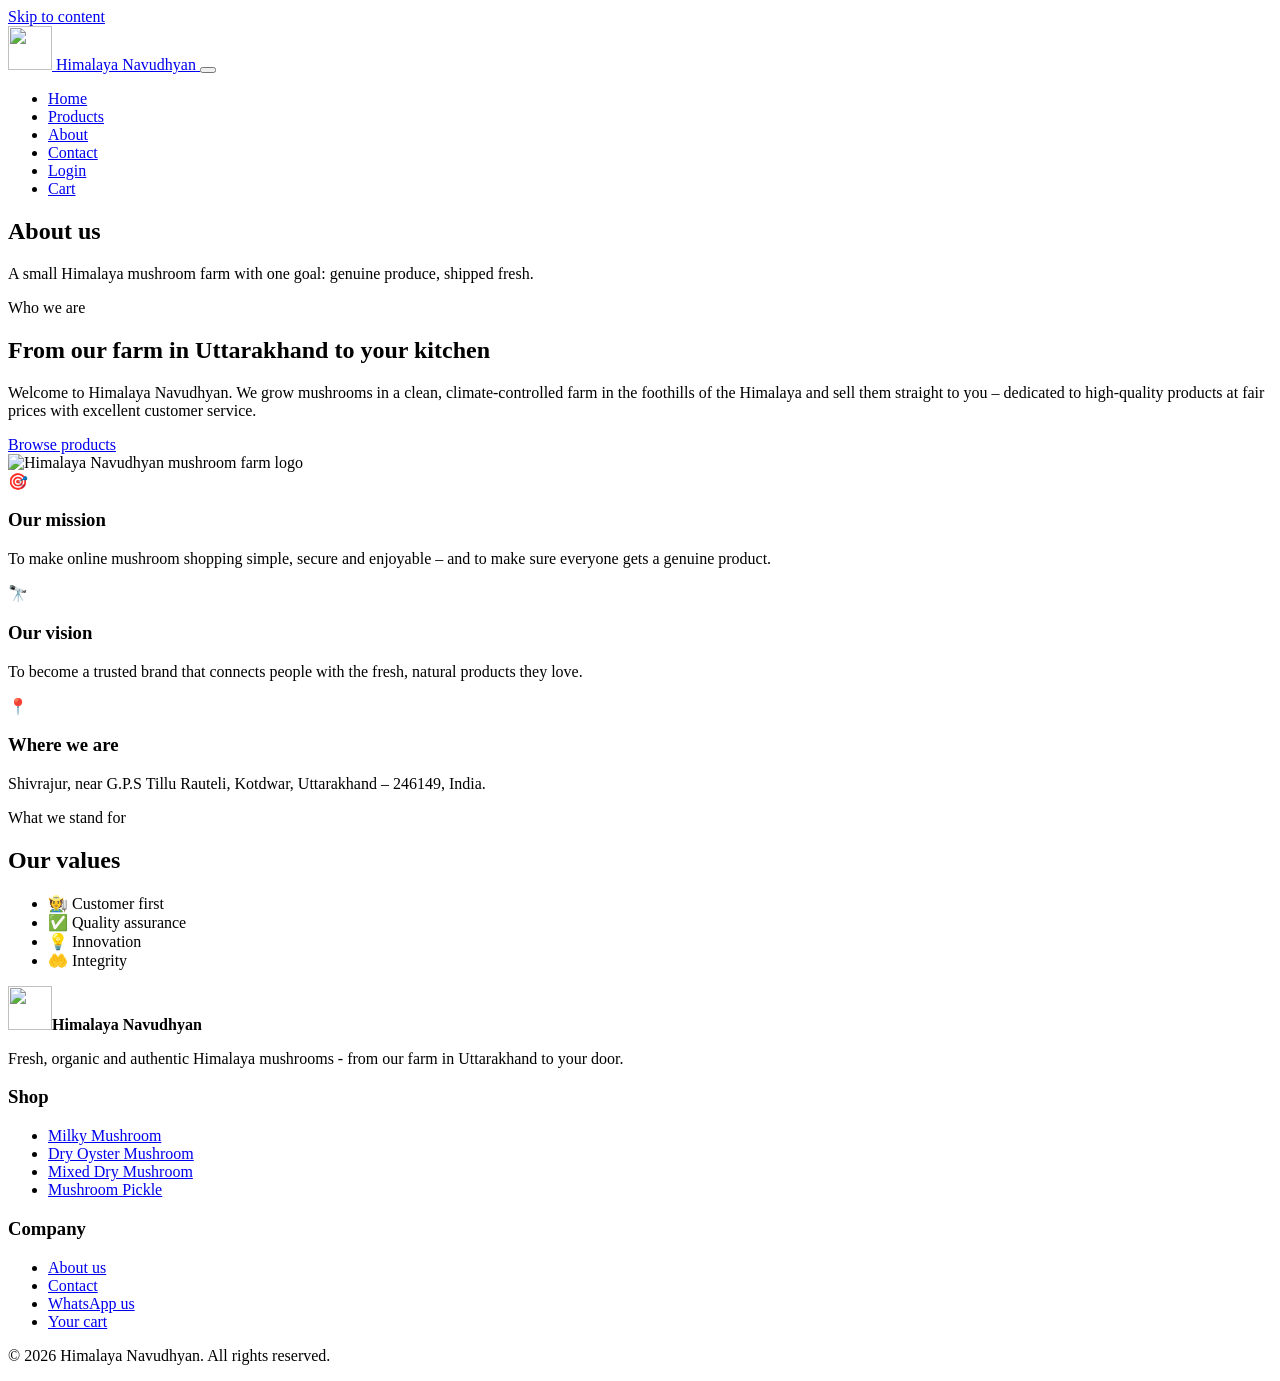
==== about.html @ 814f195d "Add files via upload" ====
<!DOCTYPE html>
<html lang="en">
<head>
  <meta charset="UTF-8">
  <meta name="viewport" content="width=device-width, initial-scale=1">
  <title>About Us - Himalaya Navudhyan</title>
  <meta name="description" content="Our mission, vision and values - a Himalaya mushroom farm making genuine, fresh produce easy to buy online.">
  <meta name="theme-color" content="#1f4a2c">
  <meta property="og:title" content="About Us - Himalaya Navudhyan">
  <meta property="og:description" content="Our mission, vision and values - a Himalaya mushroom farm making genuine, fresh produce easy to buy online.">
  <meta property="og:image" content="images/logo.jpg">
  <link rel="preconnect" href="https://fonts.googleapis.com">
  <link rel="preconnect" href="https://fonts.gstatic.com" crossorigin>
  <link href="https://fonts.googleapis.com/css2?family=Fraunces:opsz,wght@9..144,600;9..144,700&family=Poppins:wght@400;500;600;700&display=swap" rel="stylesheet">
  <link rel="stylesheet" href="css/style.css">
  <link rel="icon" type="image/x-icon" href="favicon_io/favicon.ico">
  <link rel="icon" type="image/png" sizes="32x32" href="favicon_io/favicon-32x32.png">
  <link rel="icon" type="image/png" sizes="16x16" href="favicon_io/favicon-16x16.png">
  <link rel="apple-touch-icon" sizes="180x180" href="favicon_io/apple-touch-icon.png">
  <link rel="manifest" href="favicon_io/site.webmanifest">
</head>
<body>
<a class="skip-link" href="#main">Skip to content</a>
<header class="site-header">
  <div class="container header-inner">
    <a class="brand" href="index.html" aria-label="Himalaya Navudhyan - home">
      <img src="images/logo.jpg" alt="" width="44" height="44">
      <span>Himalaya Navudhyan</span>
    </a>
    <button class="nav-toggle" type="button" aria-label="Menu" aria-expanded="false" aria-controls="site-nav">
      <span></span><span></span><span></span>
    </button>
    <nav class="site-nav" id="site-nav" aria-label="Main">
      <ul>
        <li><a href="index.html">Home</a></li>
        <li><a href="product.html">Products</a></li>
        <li><a href="about.html" aria-current="page">About</a></li>
        <li><a href="contact.html">Contact</a></li>
        <li><a href="loginpage.html">Login</a></li>
        <li><a href="cart.html">Cart <span class="cart-count" hidden aria-label="items in cart">0</span></a></li>
      </ul>
    </nav>
  </div>
</header>
<main id="main">
<section class="page-banner"><div class="container"><h1>About us</h1><p>A small Himalaya mushroom farm with one goal: genuine produce, shipped fresh.</p></div></section>

<section class="section">
  <div class="container about-intro">
    <div class="reveal">
      <span class="eyebrow">Who we are</span>
      <h2>From our farm in Uttarakhand to your kitchen</h2>
      <p>Welcome to Himalaya Navudhyan. We grow mushrooms in a clean, climate-controlled farm in the foothills of the Himalaya and sell them straight to you – dedicated to high-quality products at fair prices with excellent customer service.</p>
      <a class="btn" href="product.html">Browse products</a>
    </div>
    <img class="reveal" src="images/logo.jpg" alt="Himalaya Navudhyan mushroom farm logo" width="340" height="340" loading="lazy">
  </div>
</section>

<section class="section section--alt">
  <div class="container">
    <div class="about-grid">
      <div class="about-card reveal"><div class="ico">🎯</div><h3>Our mission</h3><p>To make online mushroom shopping simple, secure and enjoyable – and to make sure everyone gets a genuine product.</p></div>
      <div class="about-card reveal"><div class="ico">🔭</div><h3>Our vision</h3><p>To become a trusted brand that connects people with the fresh, natural products they love.</p></div>
      <div class="about-card reveal"><div class="ico">📍</div><h3>Where we are</h3><p>Shivrajur, near G.P.S Tillu Rauteli, Kotdwar, Uttarakhand – 246149, India.</p></div>
    </div>
  </div>
</section>

<section class="section">
  <div class="container">
    <div class="section-head reveal"><span class="eyebrow">What we stand for</span><h2>Our values</h2></div>
    <ul class="values">
      <li class="reveal">🧑‍🌾 Customer first</li><li class="reveal">✅ Quality assurance</li>
      <li class="reveal">💡 Innovation</li><li class="reveal">🤲 Integrity</li>
    </ul>
  </div>
</section>
</main>
<footer class="site-footer">
  <div class="container">
    <div class="footer-grid">
      <div>
        <div class="footer-brand"><img src="images/logo.jpg" alt="" width="44" height="44"><strong>Himalaya Navudhyan</strong></div>
        <p>Fresh, organic and authentic Himalaya mushrooms - from our farm in Uttarakhand to your door.</p>
      </div>
      <div>
        <h3>Shop</h3>
        <ul>
          <li><a href="milckymushroom.html">Milky Mushroom</a></li>
          <li><a href="dryoyster.html">Dry Oyster Mushroom</a></li>
          <li><a href="mixeddrymushroom.html">Mixed Dry Mushroom</a></li>
          <li><a href="mushroompickle.html">Mushroom Pickle</a></li>
        </ul>
      </div>
      <div>
        <h3>Company</h3>
        <ul>
          <li><a href="about.html">About us</a></li>
          <li><a href="contact.html">Contact</a></li>
          <li><a href="https://wa.me/917836058491" rel="noopener">WhatsApp us</a></li>
          <li><a href="cart.html">Your cart</a></li>
        </ul>
      </div>
    </div>
    <p class="copyright">© 2026 Himalaya Navudhyan. All rights reserved.</p>
  </div>
</footer>
<script src="js/site.js"></script>
</body>
</html>
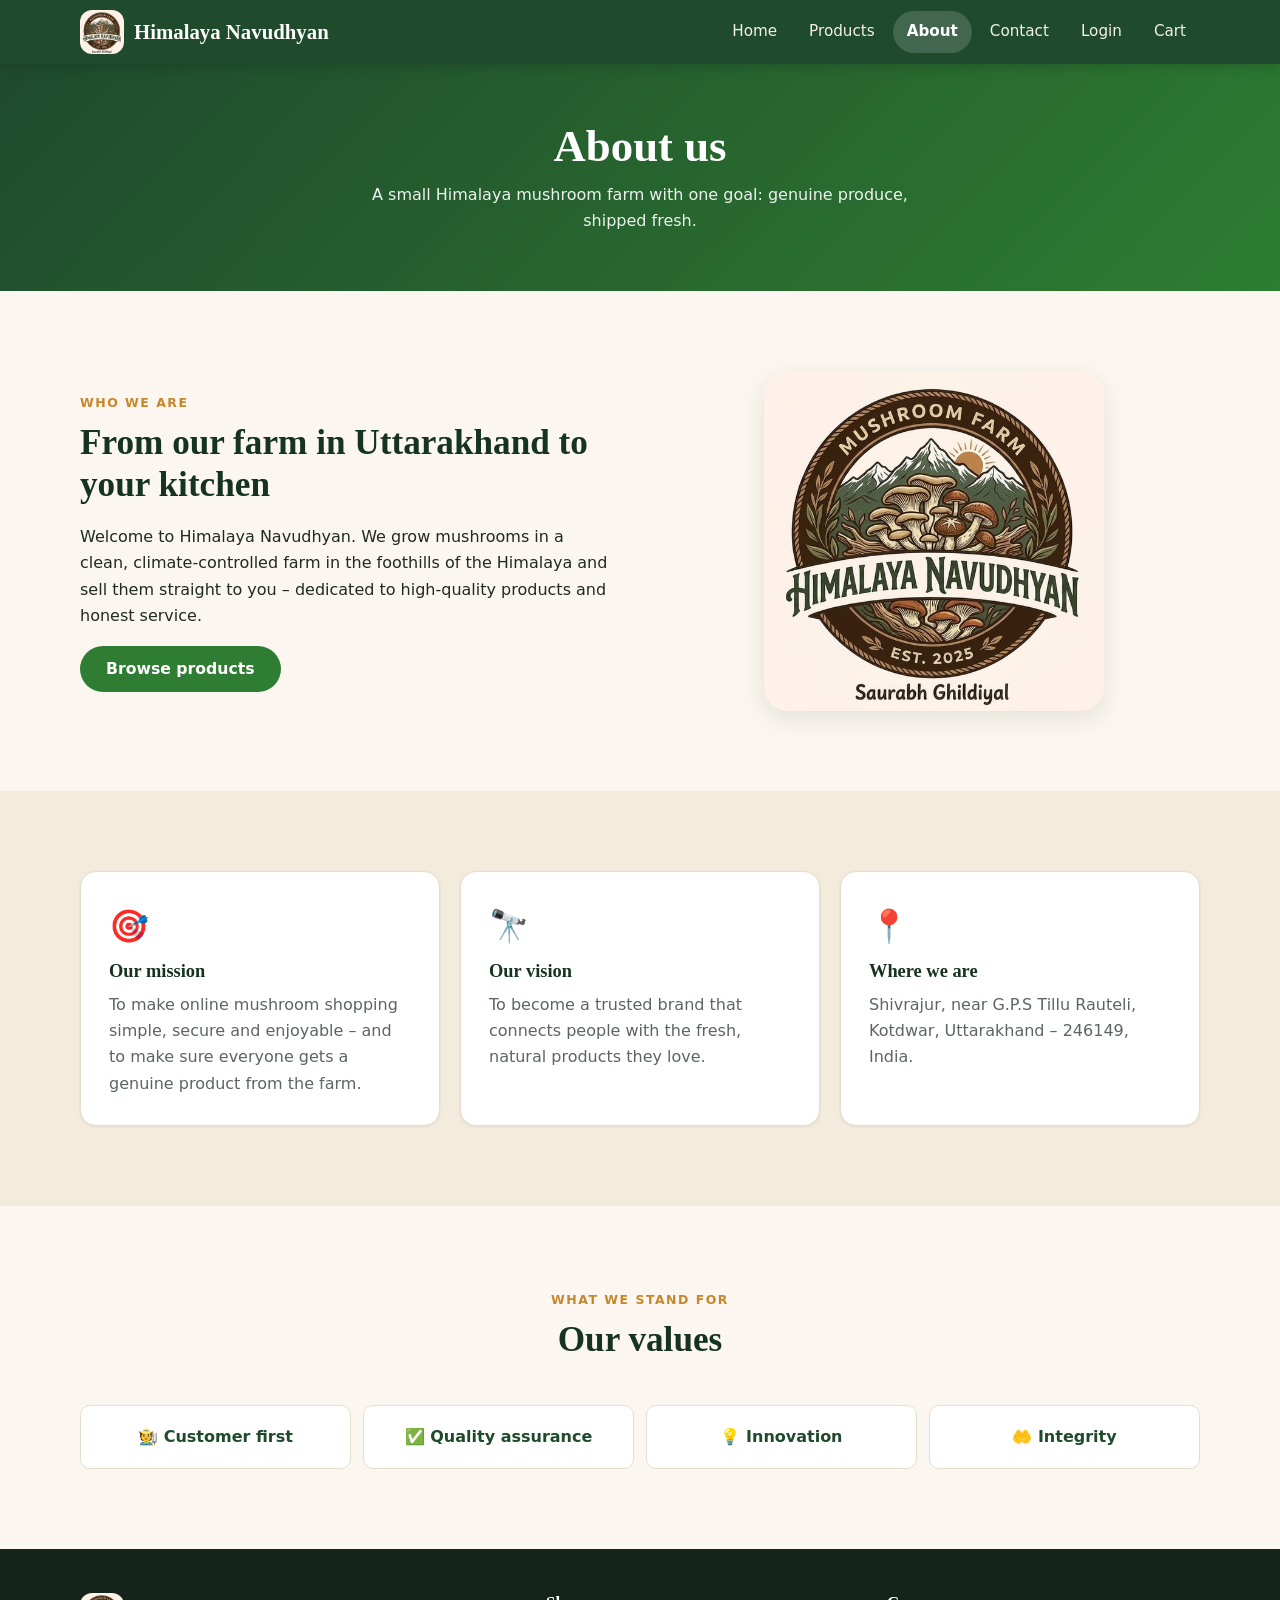
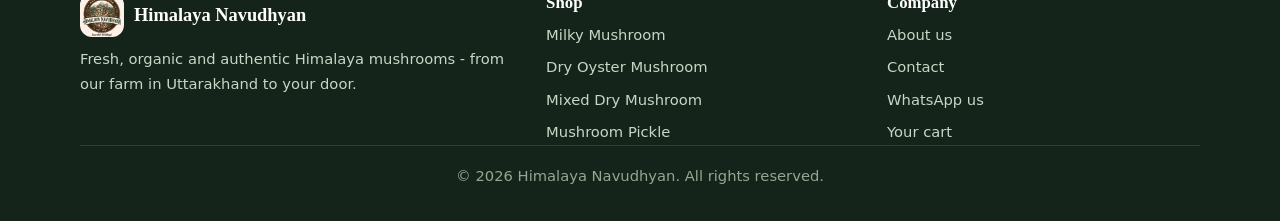
==== commit 4f0c54b3: "Fix broken asset paths and image references so the static site loads from the repo root." ====
--- a/about.html
+++ b/about.html
@@ -8,23 +8,23 @@
   <meta name="theme-color" content="#1f4a2c">
   <meta property="og:title" content="About Us - Himalaya Navudhyan">
   <meta property="og:description" content="Our mission, vision and values - a Himalaya mushroom farm making genuine, fresh produce easy to buy online.">
-  <meta property="og:image" content="images/logo.jpg">
+  <meta property="og:image" content="logo.jpg">
   <link rel="preconnect" href="https://fonts.googleapis.com">
   <link rel="preconnect" href="https://fonts.gstatic.com" crossorigin>
   <link href="https://fonts.googleapis.com/css2?family=Fraunces:opsz,wght@9..144,600;9..144,700&family=Poppins:wght@400;500;600;700&display=swap" rel="stylesheet">
-  <link rel="stylesheet" href="css/style.css">
-  <link rel="icon" type="image/x-icon" href="favicon_io/favicon.ico">
-  <link rel="icon" type="image/png" sizes="32x32" href="favicon_io/favicon-32x32.png">
-  <link rel="icon" type="image/png" sizes="16x16" href="favicon_io/favicon-16x16.png">
-  <link rel="apple-touch-icon" sizes="180x180" href="favicon_io/apple-touch-icon.png">
-  <link rel="manifest" href="favicon_io/site.webmanifest">
+  <link rel="stylesheet" href="style.css">
+  <link rel="icon" type="image/x-icon" href="favicon.ico">
+  <link rel="icon" type="image/png" sizes="32x32" href="favicon-32x32.png">
+  <link rel="icon" type="image/png" sizes="16x16" href="favicon-16x16.png">
+  <link rel="apple-touch-icon" sizes="180x180" href="apple-touch-icon.png">
+  <link rel="manifest" href="site.webmanifest">
 </head>
 <body>
 <a class="skip-link" href="#main">Skip to content</a>
 <header class="site-header">
   <div class="container header-inner">
     <a class="brand" href="index.html" aria-label="Himalaya Navudhyan - home">
-      <img src="images/logo.jpg" alt="" width="44" height="44">
+      <img src="logo.jpg" alt="" width="44" height="44">
       <span>Himalaya Navudhyan</span>
     </a>
     <button class="nav-toggle" type="button" aria-label="Menu" aria-expanded="false" aria-controls="site-nav">
@@ -50,17 +50,17 @@
     <div class="reveal">
       <span class="eyebrow">Who we are</span>
       <h2>From our farm in Uttarakhand to your kitchen</h2>
-      <p>Welcome to Himalaya Navudhyan. We grow mushrooms in a clean, climate-controlled farm in the foothills of the Himalaya and sell them straight to you – dedicated to high-quality products at fair prices with excellent customer service.</p>
+      <p>Welcome to Himalaya Navudhyan. We grow mushrooms in a clean, climate-controlled farm in the foothills of the Himalaya and sell them straight to you – dedicated to high-quality products and honest service.</p>
       <a class="btn" href="product.html">Browse products</a>
     </div>
-    <img class="reveal" src="images/logo.jpg" alt="Himalaya Navudhyan mushroom farm logo" width="340" height="340" loading="lazy">
+    <img class="reveal" src="logo.jpg" alt="Himalaya Navudhyan mushroom farm logo" width="340" height="340" loading="lazy">
   </div>
 </section>
 
 <section class="section section--alt">
   <div class="container">
     <div class="about-grid">
-      <div class="about-card reveal"><div class="ico">🎯</div><h3>Our mission</h3><p>To make online mushroom shopping simple, secure and enjoyable – and to make sure everyone gets a genuine product.</p></div>
+      <div class="about-card reveal"><div class="ico">🎯</div><h3>Our mission</h3><p>To make online mushroom shopping simple, secure and enjoyable – and to make sure everyone gets a genuine product from the farm.</p></div>
       <div class="about-card reveal"><div class="ico">🔭</div><h3>Our vision</h3><p>To become a trusted brand that connects people with the fresh, natural products they love.</p></div>
       <div class="about-card reveal"><div class="ico">📍</div><h3>Where we are</h3><p>Shivrajur, near G.P.S Tillu Rauteli, Kotdwar, Uttarakhand – 246149, India.</p></div>
     </div>
@@ -81,7 +81,7 @@
   <div class="container">
     <div class="footer-grid">
       <div>
-        <div class="footer-brand"><img src="images/logo.jpg" alt="" width="44" height="44"><strong>Himalaya Navudhyan</strong></div>
+        <div class="footer-brand"><img src="logo.jpg" alt="" width="44" height="44"><strong>Himalaya Navudhyan</strong></div>
         <p>Fresh, organic and authentic Himalaya mushrooms - from our farm in Uttarakhand to your door.</p>
       </div>
       <div>
@@ -106,6 +106,6 @@
     <p class="copyright">© 2026 Himalaya Navudhyan. All rights reserved.</p>
   </div>
 </footer>
-<script src="js/site.js"></script>
+<script src="site.js"></script>
 </body>
 </html>
--- a/style.css
+++ b/style.css
@@ -0,0 +1,1958 @@
+:root {
+  --green-900: #163321;
+  --green-800: #1f4a2c;
+  --green-700: #2e7d32;
+  --green-600: #3a8f3f;
+  --leaf: #7cb342;
+  --amber: #c8862b;
+  --amber-100: #fbeed8;
+  --cream: #fbf7f0;
+  --sand: #f3ebdc;
+  --card: #ffffff;
+  --ink: #1f2a22;
+  --muted: #5b675e;
+  --line: #e6dfd0;
+  --danger: #b3261e;
+  --radius: 16px;
+  --radius-sm: 10px;
+  --shadow-sm: 0 1px 3px rgba(31, 42, 34, .08);
+  --shadow: 0 8px 24px rgba(31, 42, 34, .10);
+  --shadow-lg: 0 16px 40px rgba(31, 42, 34, .16);
+  --header-h: 64px;
+  --font: "Poppins", system-ui, -apple-system, "Segoe UI", Roboto, sans-serif;
+  --font-head: "Fraunces", Georgia, "Times New Roman", serif;
+}
+
+*,
+*::before,
+*::after {
+  box-sizing: border-box;
+}
+
+html {
+  scroll-behavior: smooth;
+  scroll-padding-top: calc(var(--header-h) + 64px);
+  -webkit-text-size-adjust: 100%;
+}
+
+body {
+  margin: 0;
+  font-family: var(--font);
+  font-size: 1rem;
+  line-height: 1.65;
+  color: var(--ink);
+  background: var(--cream);
+  min-height: 100vh;
+  min-height: 100dvh;
+  display: flex;
+  flex-direction: column;
+  overflow-x: hidden;
+}
+
+main {
+  flex: 1;
+}
+
+img {
+  max-width: 100%;
+  height: auto;
+  display: block;
+}
+
+a {
+  color: var(--green-700);
+}
+
+h1,
+h2,
+h3,
+h4 {
+  font-family: var(--font-head);
+  line-height: 1.2;
+  margin: 0 0 .5em;
+  color: var(--green-900);
+}
+
+h1 {
+  font-size: clamp(2rem, 6vw, 3.4rem);
+  font-weight: 700;
+}
+
+h2 {
+  font-size: clamp(1.55rem, 4vw, 2.2rem);
+  font-weight: 600;
+}
+
+h3 {
+  font-size: 1.15rem;
+  font-weight: 600;
+}
+
+p {
+  margin: 0 0 1em;
+}
+
+ul {
+  margin: 0;
+}
+
+:focus-visible {
+  outline: 3px solid var(--amber);
+  outline-offset: 2px;
+  border-radius: 4px;
+}
+
+.sr-only {
+  position: absolute;
+  width: 1px;
+  height: 1px;
+  overflow: hidden;
+  clip: rect(0 0 0 0);
+  white-space: nowrap;
+}
+
+.skip-link {
+  position: absolute;
+  left: 12px;
+  top: -60px;
+  z-index: 3000;
+  background: var(--green-900);
+  color: #fff;
+  padding: 10px 16px;
+  border-radius: 8px;
+}
+
+.skip-link:focus {
+  top: 10px;
+}
+
+.container {
+  width: min(1120px, 100% - 32px);
+  margin-inline: auto;
+}
+
+.section {
+  padding: clamp(40px, 7vw, 80px) 0;
+}
+
+.section--alt {
+  background: var(--sand);
+}
+
+.section--white {
+  background: #fff;
+}
+
+.section-head {
+  text-align: center;
+  max-width: 640px;
+  margin: 0 auto clamp(24px, 4vw, 44px);
+}
+
+.section-head p {
+  color: var(--muted);
+  margin: 0;
+}
+
+.eyebrow {
+  display: inline-block;
+  font-size: .78rem;
+  font-weight: 600;
+  letter-spacing: .12em;
+  text-transform: uppercase;
+  color: var(--amber);
+  margin-bottom: 8px;
+}
+
+/* ---------- Buttons ---------- */
+.btn {
+  display: inline-flex;
+  align-items: center;
+  justify-content: center;
+  gap: 8px;
+  min-height: 46px;
+  padding: 10px 24px;
+  font: 600 .98rem/1 var(--font);
+  text-decoration: none;
+  cursor: pointer;
+  border: 2px solid transparent;
+  border-radius: 999px;
+  background: var(--green-700);
+  color: #fff;
+  transition: transform .2s, box-shadow .2s, background .2s;
+}
+
+.btn:hover {
+  background: var(--green-800);
+  transform: translateY(-2px);
+  box-shadow: var(--shadow);
+}
+
+.btn:active {
+  transform: translateY(0);
+}
+
+.btn--ghost {
+  background: transparent;
+  color: var(--green-700);
+  border-color: var(--green-700);
+}
+
+.btn--ghost:hover {
+  background: var(--green-700);
+  color: #fff;
+}
+
+.btn--light {
+  background: #fff;
+  color: var(--green-900);
+}
+
+.btn--light:hover {
+  background: var(--amber-100);
+}
+
+.btn--block {
+  width: 100%;
+}
+
+.btn--sm {
+  min-height: 40px;
+  padding: 8px 18px;
+  font-size: .9rem;
+}
+
+.btn[disabled] {
+  opacity: .55;
+  cursor: not-allowed;
+  transform: none;
+  box-shadow: none;
+}
+
+/* ---------- Header ---------- */
+.site-header {
+  position: sticky;
+  top: 0;
+  z-index: 1000;
+  background: var(--green-800);
+  color: #fff;
+  box-shadow: 0 2px 12px rgba(0, 0, 0, .18);
+}
+
+.header-inner {
+  display: flex;
+  align-items: center;
+  justify-content: space-between;
+  gap: 12px;
+  min-height: var(--header-h);
+}
+
+.brand {
+  display: flex;
+  align-items: center;
+  gap: 10px;
+  color: #fff;
+  text-decoration: none;
+  min-width: 0;
+}
+
+.brand img {
+  width: 44px;
+  height: 44px;
+  border-radius: 12px;
+  flex: none;
+  background: var(--cream);
+}
+
+.brand span {
+  font-family: var(--font-head);
+  font-weight: 700;
+  font-size: clamp(1rem, 4.2vw, 1.3rem);
+  white-space: nowrap;
+  overflow: hidden;
+  text-overflow: ellipsis;
+}
+
+.nav-toggle {
+  display: inline-flex;
+  flex-direction: column;
+  justify-content: center;
+  align-items: center;
+  gap: 5px;
+  width: 44px;
+  height: 44px;
+  border: 0;
+  border-radius: 10px;
+  background: transparent;
+  cursor: pointer;
+  color: #fff;
+}
+
+.nav-toggle:hover {
+  background: rgba(255, 255, 255, .1);
+}
+
+.nav-toggle span {
+  display: block;
+  width: 24px;
+  height: 2.5px;
+  border-radius: 3px;
+  background: currentColor;
+  transition: transform .25s, opacity .2s;
+}
+
+.nav-toggle.is-open span:nth-child(1) {
+  transform: translateY(7.5px) rotate(45deg);
+}
+
+.nav-toggle.is-open span:nth-child(2) {
+  opacity: 0;
+}
+
+.nav-toggle.is-open span:nth-child(3) {
+  transform: translateY(-7.5px) rotate(-45deg);
+}
+
+.site-nav {
+  position: absolute;
+  left: 0;
+  right: 0;
+  top: 100%;
+  background: var(--green-800);
+  max-height: 0;
+  overflow: hidden;
+  visibility: hidden;
+  transition: max-height .3s ease, visibility .3s;
+  border-radius: 0 0 20px 20px;
+  box-shadow: 0 16px 24px rgba(0, 0, 0, .2);
+}
+
+.site-nav.is-open {
+  max-height: 440px;
+  visibility: visible;
+}
+
+.site-nav ul {
+  list-style: none;
+  margin: 0;
+  padding: 8px 16px 16px;
+  display: flex;
+  flex-direction: column;
+  gap: 2px;
+}
+
+.site-nav a {
+  display: flex;
+  align-items: center;
+  justify-content: space-between;
+  gap: 8px;
+  padding: 14px 16px;
+  border-radius: 12px;
+  min-height: 48px;
+  color: #f4f1e8;
+  text-decoration: none;
+  font-weight: 500;
+}
+
+.site-nav a:hover {
+  background: rgba(255, 255, 255, .1);
+}
+
+.site-nav a[aria-current="page"] {
+  background: rgba(255, 255, 255, .16);
+  color: #fff;
+  font-weight: 600;
+}
+
+.cart-count {
+  min-width: 22px;
+  height: 22px;
+  padding: 0 6px;
+  border-radius: 999px;
+  background: var(--amber);
+  color: #fff;
+  font-size: .75rem;
+  font-weight: 700;
+  display: inline-flex;
+  align-items: center;
+  justify-content: center;
+}
+
+.cart-count[hidden] {
+  display: none;
+}
+
+@media (min-width: 900px) {
+  .nav-toggle {
+    display: none;
+  }
+
+  .site-nav {
+    position: static;
+    max-height: none;
+    visibility: visible;
+    overflow: visible;
+    background: transparent;
+    box-shadow: none;
+    border-radius: 0;
+  }
+
+  .site-nav ul {
+    flex-direction: row;
+    padding: 0;
+    gap: 4px;
+    align-items: center;
+  }
+
+  .site-nav a {
+    padding: 8px 14px;
+    min-height: 40px;
+    border-radius: 999px;
+    font-size: .95rem;
+  }
+}
+
+/* ---------- Hero (home) ---------- */
+.hero {
+  background:
+    radial-gradient(circle at 85% 10%, rgba(124, 179, 66, .22), transparent 45%),
+    linear-gradient(180deg, var(--sand), var(--cream));
+  padding: clamp(32px, 6vw, 72px) 0;
+}
+
+.hero-grid {
+  display: grid;
+  gap: 32px;
+  align-items: center;
+}
+
+.hero h1 span {
+  color: var(--green-700);
+}
+
+.hero-lead {
+  font-size: 1.08rem;
+  color: var(--muted);
+  max-width: 520px;
+}
+
+.hero-actions {
+  display: flex;
+  flex-wrap: wrap;
+  gap: 12px;
+  margin-top: 24px;
+}
+
+.hero-trust {
+  display: flex;
+  flex-wrap: wrap;
+  gap: 8px 20px;
+  margin: 28px 0 0;
+  padding: 0;
+  list-style: none;
+  font-size: .9rem;
+  color: var(--muted);
+}
+
+.hero-trust li::before {
+  content: "✓";
+  color: var(--green-700);
+  font-weight: 700;
+  margin-right: 6px;
+}
+
+.hero-art {
+  display: flex;
+  justify-content: center;
+}
+
+.hero-art .legacy {
+  width: min(380px, 80%);
+  aspect-ratio: 1;
+  object-fit: cover;
+  object-position: 50% 46%;
+  border-radius: 28px;
+  box-shadow: var(--shadow-lg);
+  background: var(--cream);
+}
+
+@media (min-width: 900px) {
+  .hero-grid {
+    grid-template-columns: 1.1fr .9fr;
+    gap: 56px;
+  }
+}
+
+.promise {
+  background: var(--green-900);
+  color: #e8efe4;
+  text-align: center;
+  padding: 28px 0;
+}
+
+.promise p {
+  margin: 0 auto;
+  max-width: 760px;
+  font-size: clamp(1rem, 2.6vw, 1.15rem);
+}
+
+.promise strong {
+  color: #fff;
+}
+
+/* ---------- Category tiles ---------- */
+.tiles {
+  display: grid;
+  grid-template-columns: repeat(2, 1fr);
+  gap: 14px;
+}
+
+.tile {
+  position: relative;
+  display: block;
+  border-radius: var(--radius);
+  overflow: hidden;
+  aspect-ratio: 4 / 5;
+  color: #fff;
+  text-decoration: none;
+  box-shadow: var(--shadow-sm);
+  isolation: isolate;
+}
+
+.tile img {
+  position: absolute;
+  inset: 0;
+  width: 100%;
+  height: 100%;
+  object-fit: cover;
+  z-index: -2;
+  transition: transform .5s;
+}
+
+.tile::after {
+  content: "";
+  position: absolute;
+  inset: 0;
+  z-index: -1;
+  background: linear-gradient(180deg, transparent 40%, rgba(10, 25, 14, .82));
+}
+
+.tile:hover img {
+  transform: scale(1.06);
+}
+
+.tile-label {
+  position: absolute;
+  left: 14px;
+  right: 14px;
+  bottom: 14px;
+}
+
+.tile-label strong {
+  display: block;
+  font-family: var(--font-head);
+  font-size: 1.1rem;
+  line-height: 1.25;
+}
+
+.tile-label span {
+  font-size: .82rem;
+  opacity: .9;
+}
+
+@media (min-width: 900px) {
+  .tiles {
+    grid-template-columns: repeat(4, 1fr);
+    gap: 20px;
+  }
+}
+
+/* ---------- Product cards ---------- */
+.grid-products {
+  display: grid;
+  grid-template-columns: 1fr;
+  gap: 20px;
+}
+
+@media (min-width: 600px) {
+  .grid-products {
+    grid-template-columns: repeat(2, 1fr);
+  }
+}
+
+@media (min-width: 900px) {
+  .grid-products.cols-4 {
+    grid-template-columns: repeat(4, 1fr);
+  }
+
+  .grid-products {
+    gap: 24px;
+  }
+}
+
+.product-card {
+  display: flex;
+  flex-direction: column;
+  background: var(--card);
+  border-radius: var(--radius);
+  overflow: hidden;
+  box-shadow: var(--shadow-sm);
+  border: 1px solid var(--line);
+  transition: transform .25s, box-shadow .25s;
+}
+
+.product-card:hover {
+  transform: translateY(-4px);
+  box-shadow: var(--shadow);
+}
+
+.product-media {
+  position: relative;
+  display: block;
+  aspect-ratio: 4 / 3;
+  overflow: hidden;
+  background: var(--sand);
+}
+
+.product-media img {
+  width: 100%;
+  height: 100%;
+  object-fit: cover;
+  object-position: center 40%;
+  transition: transform .5s;
+}
+
+.product-card:hover .product-media img {
+  transform: scale(1.05);
+}
+
+.badge {
+  position: absolute;
+  top: 12px;
+  left: 12px;
+  padding: 4px 12px;
+  border-radius: 999px;
+  background: var(--amber);
+  color: #fff;
+  font-size: .75rem;
+  font-weight: 600;
+}
+
+.product-body {
+  display: flex;
+  flex-direction: column;
+  flex: 1;
+  padding: 18px;
+  gap: 6px;
+}
+
+.product-body h3 {
+  margin: 0;
+}
+
+.product-body h3 a {
+  color: inherit;
+  text-decoration: none;
+}
+
+.product-desc {
+  color: var(--muted);
+  font-size: .92rem;
+  margin: 0 0 8px;
+  flex: 1;
+}
+
+.price {
+  font-size: 1.3rem;
+  font-weight: 700;
+  color: var(--green-700);
+}
+
+.price small {
+  font-size: .8rem;
+  font-weight: 500;
+  color: var(--muted);
+}
+
+.product-actions {
+  display: flex;
+  gap: 10px;
+  align-items: center;
+  justify-content: space-between;
+  flex-wrap: wrap;
+  margin-top: 4px;
+}
+
+.product-actions .btn {
+  flex: 1 1 130px;
+}
+
+.link-more {
+  font-size: .88rem;
+  font-weight: 600;
+  text-decoration: none;
+  white-space: nowrap;
+}
+
+.link-more:hover {
+  text-decoration: underline;
+}
+
+/* ---------- Nutrition table (home + detail) ---------- */
+.table-wrap {
+  overflow-x: auto;
+  -webkit-overflow-scrolling: touch;
+  border-radius: var(--radius);
+  box-shadow: var(--shadow-sm);
+  background: #fff;
+  border: 1px solid var(--line);
+}
+
+.nutrition-table {
+  width: 100%;
+  border-collapse: collapse;
+  min-width: 560px;
+  font-size: .92rem;
+}
+
+.nutrition-table th,
+.nutrition-table td {
+  padding: 12px 14px;
+  text-align: left;
+  border-bottom: 1px solid var(--line);
+  vertical-align: top;
+}
+
+.nutrition-table th {
+  background: var(--green-800);
+  color: #fff;
+  font-weight: 600;
+  font-size: .8rem;
+  text-transform: uppercase;
+  letter-spacing: .06em;
+  white-space: nowrap;
+}
+
+.nutrition-table tbody tr:nth-child(even) {
+  background: #faf7f0;
+}
+
+.nutrition-table tbody tr:hover {
+  background: #eef5e8;
+}
+
+.nutrition-table tr:last-child td {
+  border-bottom: 0;
+}
+
+.nutrition-table .highlight {
+  color: var(--green-700);
+  font-weight: 700;
+}
+
+.nutrition-table td:first-child {
+  font-weight: 600;
+}
+
+.swipe-hint {
+  display: none;
+  text-align: center;
+  font-size: .85rem;
+  color: var(--muted);
+  margin: 12px 0 0;
+}
+
+@media (max-width: 700px) {
+  .swipe-hint {
+    display: block;
+  }
+
+  .nutrition-table td:first-child,
+  .nutrition-table th:first-child {
+    position: sticky;
+    left: 0;
+    background: #fff;
+    z-index: 1;
+    box-shadow: 2px 0 4px rgba(0, 0, 0, .06);
+  }
+
+  .nutrition-table th:first-child {
+    background: var(--green-800);
+  }
+}
+
+/* ---------- Why us / feature cards ---------- */
+.features {
+  display: grid;
+  gap: 16px;
+  grid-template-columns: 1fr;
+}
+
+@media (min-width: 600px) {
+  .features {
+    grid-template-columns: repeat(2, 1fr);
+  }
+}
+
+@media (min-width: 900px) {
+  .features {
+    grid-template-columns: repeat(3, 1fr);
+  }
+}
+
+.feature {
+  background: #fff;
+  border-radius: var(--radius);
+  padding: 24px;
+  border: 1px solid var(--line);
+  border-top: 4px solid var(--leaf);
+  box-shadow: var(--shadow-sm);
+}
+
+.feature .ico {
+  font-size: 1.9rem;
+  line-height: 1;
+  margin-bottom: 12px;
+}
+
+.feature h3 {
+  margin-bottom: 6px;
+}
+
+.feature p {
+  color: var(--muted);
+  font-size: .94rem;
+  margin: 0;
+}
+
+/* ---------- Top sellers ---------- */
+.sellers {
+  display: grid;
+  grid-template-columns: repeat(2, 1fr);
+  gap: 14px;
+}
+
+@media (min-width: 900px) {
+  .sellers {
+    grid-template-columns: repeat(4, 1fr);
+  }
+}
+
+.seller {
+  display: flex;
+  flex-direction: column;
+  align-items: center;
+  text-align: center;
+  gap: 8px;
+  background: #fff;
+  border: 1px solid var(--line);
+  border-radius: var(--radius);
+  padding: 16px 12px;
+  text-decoration: none;
+  color: var(--ink);
+  transition: transform .25s, box-shadow .25s;
+}
+
+.seller:hover {
+  transform: translateY(-4px);
+  box-shadow: var(--shadow);
+}
+
+.seller img {
+  width: 72px;
+  height: 72px;
+  border-radius: 50%;
+  object-fit: cover;
+}
+
+.seller strong {
+  font-size: .95rem;
+  line-height: 1.3;
+}
+
+.stars {
+  color: #e0a100;
+  letter-spacing: 2px;
+  font-size: .9rem;
+}
+
+/* ---------- Page banner (inner pages) ---------- */
+.page-banner {
+  background: linear-gradient(135deg, var(--green-800), var(--green-700));
+  color: #fff;
+  text-align: center;
+  padding: clamp(32px, 6vw, 56px) 0;
+}
+
+.page-banner h1 {
+  color: #fff;
+  margin-bottom: 8px;
+  font-size: clamp(1.9rem, 5vw, 2.8rem);
+}
+
+.page-banner p {
+  margin: 0 auto;
+  max-width: 560px;
+  opacity: .92;
+}
+
+/* ---------- About ---------- */
+.about-grid {
+  display: grid;
+  gap: 20px;
+}
+
+@media (min-width: 900px) {
+  .about-grid {
+    grid-template-columns: repeat(3, 1fr);
+  }
+}
+
+.about-card {
+  background: #fff;
+  border-radius: var(--radius);
+  padding: 28px;
+  border: 1px solid var(--line);
+  box-shadow: var(--shadow-sm);
+}
+
+.about-card .ico {
+  font-size: 2rem;
+  margin-bottom: 8px;
+}
+
+.about-card p {
+  color: var(--muted);
+  margin: 0;
+}
+
+.about-intro {
+  display: grid;
+  gap: 28px;
+  align-items: center;
+}
+
+.about-intro img {
+  border-radius: 24px;
+  box-shadow: var(--shadow);
+  width: min(340px, 100%);
+  margin-inline: auto;
+}
+
+@media (min-width: 900px) {
+  .about-intro {
+    grid-template-columns: 1fr 1fr;
+    gap: 56px;
+  }
+}
+
+.values {
+  display: grid;
+  grid-template-columns: repeat(2, 1fr);
+  gap: 12px;
+  list-style: none;
+  padding: 0;
+  margin: 0;
+}
+
+@media (min-width: 900px) {
+  .values {
+    grid-template-columns: repeat(4, 1fr);
+  }
+}
+
+.values li {
+  background: #fff;
+  border: 1px solid var(--line);
+  border-radius: var(--radius-sm);
+  padding: 18px 12px;
+  text-align: center;
+  font-weight: 600;
+  color: var(--green-800);
+}
+
+/* ---------- Forms ---------- */
+.form-card {
+  width: min(520px, 100% - 32px);
+  margin: clamp(24px, 5vw, 56px) auto;
+  background: #fff;
+  border-radius: 20px;
+  padding: clamp(22px, 5vw, 36px);
+  box-shadow: var(--shadow);
+  border: 1px solid var(--line);
+}
+
+.form-card h1,
+.form-card h2 {
+  font-size: clamp(1.6rem, 5vw, 2rem);
+  text-align: center;
+}
+
+.form-sub {
+  text-align: center;
+  color: var(--muted);
+  margin-bottom: 24px;
+}
+
+.field {
+  margin-bottom: 16px;
+}
+
+.field label {
+  display: block;
+  font-weight: 600;
+  font-size: .9rem;
+  margin-bottom: 6px;
+}
+
+.field input,
+.field textarea,
+.field select {
+  width: 100%;
+  padding: 12px 14px;
+  min-height: 48px;
+  font: inherit;
+  font-size: 1rem;
+  /* 16px stops iOS zoom */
+  color: var(--ink);
+  background: #fff;
+  border: 1.5px solid #cfc8b8;
+  border-radius: var(--radius-sm);
+  transition: border-color .2s, box-shadow .2s;
+}
+
+.field textarea {
+  resize: vertical;
+  min-height: 110px;
+}
+
+.field input:focus,
+.field textarea:focus {
+  outline: none;
+  border-color: var(--green-700);
+  box-shadow: 0 0 0 4px rgba(46, 125, 50, .15);
+}
+
+.field input:user-invalid,
+.field textarea:user-invalid {
+  border-color: var(--danger);
+}
+
+.field-row {
+  display: grid;
+  gap: 0 14px;
+}
+
+@media (min-width: 600px) {
+  .field-row {
+    grid-template-columns: 1fr 1fr;
+  }
+}
+
+.field-hint {
+  font-size: .8rem;
+  color: var(--muted);
+  margin-top: 4px;
+}
+
+.pw-wrap {
+  position: relative;
+}
+
+.pw-wrap input {
+  padding-right: 64px;
+}
+
+.pw-toggle {
+  position: absolute;
+  right: 6px;
+  top: 50%;
+  transform: translateY(-50%);
+  border: 0;
+  background: transparent;
+  color: var(--green-700);
+  font: 600 .82rem var(--font);
+  cursor: pointer;
+  padding: 10px;
+  min-height: 40px;
+}
+
+.form-foot {
+  text-align: center;
+  margin: 20px 0 0;
+  color: var(--muted);
+  font-size: .95rem;
+}
+
+.notice {
+  padding: 12px 14px;
+  border-radius: var(--radius-sm);
+  font-size: .92rem;
+  margin-bottom: 16px;
+  background: var(--amber-100);
+  color: #6b4510;
+  border: 1px solid #efd5a6;
+}
+
+.notice[hidden] {
+  display: none;
+}
+
+.notice.is-error {
+  background: #fdecea;
+  color: var(--danger);
+  border-color: #f4c2bd;
+}
+
+.notice.is-ok {
+  background: #e7f4e8;
+  color: #1d5a22;
+  border-color: #b9dcbc;
+}
+
+/* ---------- Contact ---------- */
+.contact-grid {
+  display: grid;
+  gap: 24px;
+  width: min(1000px, 100% - 32px);
+  margin: clamp(24px, 5vw, 56px) auto;
+}
+
+@media (min-width: 900px) {
+  .contact-grid {
+    grid-template-columns: 1.2fr .8fr;
+    align-items: start;
+  }
+}
+
+.contact-grid .form-card {
+  margin: 0;
+  width: 100%;
+}
+
+.contact-grid .form-card h2 {
+  text-align: left;
+}
+
+.info-card {
+  background: var(--green-900);
+  color: #e8efe4;
+  border-radius: 20px;
+  padding: clamp(22px, 5vw, 32px);
+}
+
+.info-card h2 {
+  color: #fff;
+  font-size: 1.5rem;
+}
+
+.info-list {
+  list-style: none;
+  padding: 0;
+  margin: 0 0 20px;
+  display: grid;
+  gap: 16px;
+}
+
+.info-list li {
+  display: flex;
+  gap: 14px;
+  align-items: flex-start;
+}
+
+.info-list .ico {
+  font-size: 1.3rem;
+  line-height: 1.5;
+}
+
+.info-list a {
+  color: #fff;
+  word-break: break-word;
+}
+
+.info-list small {
+  display: block;
+  color: #b6c9b3;
+  font-size: .78rem;
+  text-transform: uppercase;
+  letter-spacing: .08em;
+}
+
+/* ---------- Cart ---------- */
+.cart-layout {
+  display: grid;
+  gap: 24px;
+  width: min(1100px, 100% - 32px);
+  margin: clamp(20px, 4vw, 44px) auto;
+}
+
+@media (min-width: 900px) {
+  .cart-layout {
+    grid-template-columns: 1.4fr 1fr;
+    align-items: start;
+  }
+
+  .cart-summary {
+    position: sticky;
+    top: calc(var(--header-h) + 16px);
+  }
+}
+
+.cart-items {
+  display: grid;
+  gap: 14px;
+}
+
+.cart-item {
+  display: grid;
+  grid-template-columns: 84px 1fr;
+  gap: 14px;
+  align-items: start;
+  background: #fff;
+  border-radius: var(--radius);
+  padding: 14px;
+  border: 1px solid var(--line);
+  box-shadow: var(--shadow-sm);
+}
+
+.cart-item img {
+  width: 84px;
+  height: 84px;
+  object-fit: cover;
+  border-radius: 12px;
+}
+
+.cart-item h3 {
+  margin: 0 0 2px;
+  font-size: 1.05rem;
+}
+
+.cart-item .unit {
+  color: var(--muted);
+  font-size: .88rem;
+  margin: 0 0 10px;
+}
+
+.cart-item-foot {
+  display: flex;
+  align-items: center;
+  justify-content: space-between;
+  gap: 10px;
+  flex-wrap: wrap;
+}
+
+.qty {
+  display: inline-flex;
+  align-items: center;
+  border: 1.5px solid #cfc8b8;
+  border-radius: 999px;
+  overflow: hidden;
+}
+
+.qty button {
+  width: 40px;
+  height: 40px;
+  border: 0;
+  background: transparent;
+  font-size: 1.2rem;
+  cursor: pointer;
+  color: var(--green-800);
+}
+
+.qty button:hover {
+  background: var(--sand);
+}
+
+.qty output {
+  min-width: 34px;
+  text-align: center;
+  font-weight: 600;
+}
+
+.line-total {
+  font-weight: 700;
+  color: var(--green-800);
+}
+
+.remove-btn {
+  border: 0;
+  background: none;
+  color: var(--danger);
+  font: 600 .85rem var(--font);
+  cursor: pointer;
+  padding: 8px 4px;
+  min-height: 40px;
+}
+
+.remove-btn:hover {
+  text-decoration: underline;
+}
+
+.cart-summary {
+  background: #fff;
+  border-radius: 20px;
+  padding: clamp(20px, 4vw, 28px);
+  box-shadow: var(--shadow);
+  border: 1px solid var(--line);
+}
+
+.cart-summary h2 {
+  font-size: 1.4rem;
+}
+
+.sum-row {
+  display: flex;
+  justify-content: space-between;
+  gap: 12px;
+  padding: 8px 0;
+  color: var(--muted);
+}
+
+.sum-row.total {
+  color: var(--ink);
+  font-weight: 700;
+  font-size: 1.2rem;
+  border-top: 1px dashed var(--line);
+  margin-top: 8px;
+  padding-top: 14px;
+}
+
+.cart-summary hr {
+  border: 0;
+  border-top: 1px solid var(--line);
+  margin: 20px 0;
+}
+
+.empty {
+  text-align: center;
+  background: #fff;
+  border: 2px dashed var(--line);
+  border-radius: 20px;
+  padding: clamp(32px, 8vw, 64px) 20px;
+}
+
+.empty .ico {
+  font-size: 3rem;
+}
+
+.empty p {
+  color: var(--muted);
+}
+
+/* ---------- Modal ---------- */
+.modal {
+  position: fixed;
+  inset: 0;
+  z-index: 2000;
+  display: none;
+  align-items: center;
+  justify-content: center;
+  padding: 16px;
+  background: rgba(15, 30, 20, .6);
+}
+
+.modal.is-open {
+  display: flex;
+}
+
+.modal-box {
+  background: #fff;
+  border-radius: 20px;
+  padding: 28px 24px;
+  width: min(460px, 100%);
+  max-height: 90dvh;
+  overflow: auto;
+  text-align: center;
+  box-shadow: var(--shadow-lg);
+}
+
+.modal-box .ico {
+  font-size: 2.6rem;
+}
+
+.modal-box .btn {
+  margin-top: 10px;
+}
+
+.order-ref {
+  font-weight: 700;
+  color: var(--green-700);
+}
+
+/* ---------- Toast ---------- */
+.toast {
+  position: fixed;
+  left: 50%;
+  bottom: 20px;
+  transform: translate(-50%, 20px);
+  z-index: 3000;
+  background: var(--green-900);
+  color: #fff;
+  padding: 12px 20px;
+  border-radius: 999px;
+  box-shadow: var(--shadow-lg);
+  font-size: .92rem;
+  opacity: 0;
+  pointer-events: none;
+  max-width: calc(100% - 32px);
+  text-align: center;
+  transition: opacity .25s, transform .25s;
+}
+
+.toast.is-show {
+  opacity: 1;
+  transform: translate(-50%, 0);
+}
+
+/* ---------- Footer ---------- */
+.site-footer {
+  background: #14241a;
+  color: #c9d6c6;
+  padding: 44px 0 24px;
+  margin-top: auto;
+}
+
+.footer-grid {
+  display: grid;
+  gap: 28px;
+}
+
+@media (min-width: 700px) {
+  .footer-grid {
+    grid-template-columns: 1.4fr 1fr 1fr;
+  }
+}
+
+.site-footer h3 {
+  color: #fff;
+  font-size: 1.05rem;
+}
+
+.site-footer p {
+  margin: 0 0 8px;
+  font-size: .92rem;
+}
+
+.site-footer ul {
+  list-style: none;
+  padding: 0;
+  margin: 0;
+  display: grid;
+  gap: 6px;
+}
+
+.site-footer a {
+  color: #c9d6c6;
+  text-decoration: none;
+  font-size: .92rem;
+}
+
+.site-footer a:hover {
+  color: #fff;
+  text-decoration: underline;
+}
+
+.footer-brand {
+  display: flex;
+  align-items: center;
+  gap: 10px;
+  margin-bottom: 10px;
+}
+
+.footer-brand img {
+  width: 44px;
+  height: 44px;
+  border-radius: 12px;
+}
+
+.footer-brand strong {
+  font-family: var(--font-head);
+  color: #fff;
+  font-size: 1.15rem;
+}
+
+.copyright {
+  border-top: 1px solid rgba(255, 255, 255, .12);
+  margin-top: 28px;
+  padding-top: 18px;
+  font-size: .82rem;
+  text-align: center;
+  color: #94a791;
+}
+
+/* ==========================================================
+   Product detail pages (milky / dry oyster / mixed dry / pickle)
+   ========================================================== */
+.pd-hero {
+  position: relative;
+  isolation: isolate;
+  color: #fff;
+  min-height: min(78vh, 620px);
+  display: flex;
+  align-items: center;
+  background-color: var(--green-900);
+  background-size: cover;
+  background-position: center;
+  background-repeat: no-repeat;
+}
+
+.pd-hero::before {
+  content: "";
+  position: absolute;
+  inset: 0;
+  z-index: -1;
+  background: linear-gradient(90deg, rgba(10, 25, 14, .82) 0%, rgba(10, 25, 14, .55) 60%, rgba(10, 25, 14, .35) 100%);
+}
+
+.pd-hero .container {
+  padding: 48px 0;
+}
+
+.pd-hero h1 {
+  color: #fff;
+  max-width: 680px;
+}
+
+.pd-hero h1 span {
+  color: #f3d58b;
+  display: block;
+}
+
+.pd-hero p {
+  max-width: 560px;
+  font-size: 1.05rem;
+  color: #eef2ea;
+}
+
+.pd-buy {
+  display: flex;
+  flex-wrap: wrap;
+  align-items: center;
+  gap: 14px 20px;
+  margin-top: 22px;
+}
+
+.pd-price {
+  font-size: 1.7rem;
+  font-weight: 700;
+  color: #fff;
+}
+
+.pd-price small {
+  font-size: .9rem;
+  font-weight: 400;
+  opacity: .85;
+}
+
+.pd-links {
+  margin-top: 14px;
+}
+
+.pd-links a {
+  color: #f3d58b;
+  font-weight: 600;
+  text-decoration: none;
+}
+
+.pd-links a:hover {
+  text-decoration: underline;
+}
+
+.chip-bar {
+  position: sticky;
+  top: var(--header-h);
+  z-index: 900;
+  background: rgba(251, 247, 240, .96);
+  backdrop-filter: blur(8px);
+  border-bottom: 1px solid var(--line);
+}
+
+.chip-bar .container {
+  display: flex;
+  gap: 8px;
+  overflow-x: auto;
+  padding: 10px 0;
+  scrollbar-width: none;
+  -webkit-overflow-scrolling: touch;
+}
+
+.chip-bar .container::-webkit-scrollbar {
+  display: none;
+}
+
+.chip {
+  flex: none;
+  padding: 8px 16px;
+  border-radius: 999px;
+  font-size: .88rem;
+  font-weight: 600;
+  text-decoration: none;
+  color: var(--green-800);
+  background: #fff;
+  border: 1px solid var(--line);
+  transition: background .2s, color .2s;
+}
+
+.chip:hover {
+  background: var(--sand);
+}
+
+.chip.is-active {
+  background: var(--green-700);
+  color: #fff;
+  border-color: var(--green-700);
+}
+
+.pd-section {
+  padding: clamp(36px, 6vw, 64px) 0;
+}
+
+.pd-section:nth-of-type(even) {
+  background: #fff;
+}
+
+.pd-section.history,
+.pd-section.packaging {
+  background: var(--sand) !important;
+}
+
+.pd-section .section-title {
+  text-align: center;
+  max-width: 660px;
+  margin: 0 auto clamp(24px, 4vw, 40px);
+}
+
+.pd-section .section-title h2 {
+  margin-bottom: 8px;
+}
+
+.pd-section .section-title p {
+  color: var(--muted);
+  margin: 0;
+}
+
+.intro-box {
+  display: grid;
+  gap: 28px;
+  align-items: center;
+}
+
+.intro-image {
+  aspect-ratio: 16 / 10;
+  border-radius: 20px;
+  background-color: var(--sand);
+  background-size: cover;
+  background-position: center;
+  box-shadow: var(--shadow);
+}
+
+.intro-text h3 {
+  font-size: 1.5rem;
+}
+
+@media (min-width: 900px) {
+  .intro-box {
+    grid-template-columns: 1fr 1fr;
+    gap: 48px;
+  }
+}
+
+.cards {
+  display: grid;
+  gap: 16px;
+}
+
+@media (min-width: 600px) {
+  .cards {
+    grid-template-columns: repeat(3, 1fr);
+  }
+}
+
+.card,
+.benefit,
+.packing-box,
+.step {
+  background: #fff;
+  border-radius: var(--radius);
+  padding: 24px;
+  border: 1px solid var(--line);
+  box-shadow: var(--shadow-sm);
+}
+
+.pd-section:nth-of-type(even) .card,
+.pd-section:nth-of-type(even) .benefit,
+.pd-section:nth-of-type(even) .step {
+  background: var(--cream);
+}
+
+.card .icon {
+  font-size: 2.2rem;
+  line-height: 1;
+  margin-bottom: 8px;
+}
+
+.card h3,
+.benefit h3,
+.packing-box h3,
+.step h3 {
+  margin-bottom: 6px;
+}
+
+.card p,
+.benefit p,
+.step p {
+  color: var(--muted);
+  margin: 0;
+  font-size: .95rem;
+}
+
+.history-box {
+  max-width: 820px;
+  margin: 0 auto;
+  background: #fff;
+  padding: clamp(20px, 4vw, 34px);
+  border-left: 5px solid var(--leaf);
+  border-radius: var(--radius-sm);
+  box-shadow: var(--shadow-sm);
+}
+
+.history-box p:last-child {
+  margin-bottom: 0;
+}
+
+.history-box br {
+  display: none;
+}
+
+.steps {
+  display: grid;
+  gap: 14px;
+  grid-template-columns: 1fr;
+  counter-reset: s;
+}
+
+@media (min-width: 600px) {
+  .steps {
+    grid-template-columns: repeat(2, 1fr);
+  }
+}
+
+@media (min-width: 900px) {
+  .steps {
+    grid-template-columns: repeat(4, 1fr);
+  }
+}
+
+.step {
+  text-align: center;
+}
+
+.step-number {
+  width: 44px;
+  height: 44px;
+  margin: 0 auto 12px;
+  border-radius: 50%;
+  background: var(--green-700);
+  color: #fff;
+  font-weight: 700;
+  display: flex;
+  align-items: center;
+  justify-content: center;
+}
+
+.maintenance-list {
+  max-width: 860px;
+  margin: 0 auto;
+  display: grid;
+  gap: 12px;
+}
+
+@media (min-width: 700px) {
+  .maintenance-list {
+    grid-template-columns: 1fr 1fr;
+    max-width: none;
+  }
+}
+
+.maintenance-item {
+  display: flex;
+  gap: 14px;
+  align-items: flex-start;
+  background: var(--cream);
+  padding: 18px;
+  border-radius: var(--radius-sm);
+  border: 1px solid var(--line);
+}
+
+.pd-section:nth-of-type(even) .maintenance-item {
+  background: var(--cream);
+}
+
+.maintenance-item strong {
+  display: block;
+  color: var(--green-900);
+  margin-bottom: 2px;
+}
+
+.maintenance-item p {
+  margin: 0;
+  color: var(--muted);
+  font-size: .93rem;
+}
+
+.check {
+  flex: none;
+  width: 28px;
+  height: 28px;
+  border-radius: 50%;
+  background: var(--green-700);
+  color: #fff;
+  font-size: .85rem;
+  font-weight: 700;
+  display: flex;
+  align-items: center;
+  justify-content: center;
+  margin-top: 2px;
+}
+
+.packing-process {
+  display: grid;
+  gap: 16px;
+}
+
+@media (min-width: 700px) {
+  .packing-process {
+    grid-template-columns: 1fr 1fr;
+  }
+}
+
+.packing-box ul {
+  padding-left: 20px;
+  display: grid;
+  gap: 4px;
+  color: var(--muted);
+  font-size: .95rem;
+}
+
+.packing-box li::marker {
+  color: var(--leaf);
+}
+
+.nutrition-note {
+  margin-top: 16px;
+  padding: 14px 16px;
+  background: #fff6d9;
+  border-left: 4px solid #d4a84b;
+  border-radius: 8px;
+  font-size: .92rem;
+}
+
+.benefit-grid {
+  display: grid;
+  gap: 16px;
+}
+
+@media (min-width: 700px) {
+  .benefit-grid {
+    grid-template-columns: 1fr 1fr;
+  }
+}
+
+.conclusion {
+  background: var(--green-900);
+  color: #e5eee1;
+  text-align: center;
+  padding: clamp(40px, 7vw, 72px) 0;
+}
+
+.conclusion h2 {
+  color: #fff;
+}
+
+.conclusion p {
+  max-width: 780px;
+  margin: 0 auto 24px;
+}
+
+.conclusion .btn {
+  margin: 4px;
+}
+
+/* ---------- Reveal on scroll ---------- */
+.reveal {
+  opacity: 0;
+  transform: translateY(16px);
+  transition: opacity .6s ease, transform .6s ease;
+}
+
+.reveal.is-in {
+  opacity: 1;
+  transform: none;
+}
+
+@media (prefers-reduced-motion: reduce) {
+  html {
+    scroll-behavior: auto;
+  }
+
+  *,
+  *::before,
+  *::after {
+    transition-duration: .01ms !important;
+    animation-duration: .01ms !important;
+  }
+
+  .reveal {
+    opacity: 1;
+    transform: none;
+  }
+}
+
+@media print {
+
+  .site-header,
+  .chip-bar,
+  .toast,
+  .modal {
+    display: none !important;
+  }
+
+  body {
+    background: #fff;
+  }
+}
+
+/* ---------- Hero photo + badge ---------- */
+.hero-photo {
+  width: 200px;
+  border-radius: 15px;
+}
+
+.hero-photo>img:not(.hero-badge) {
+  width: 100%;
+  border-radius: 28px;
+  box-shadow: var(--shadow-lg);
+}
+
+.hero-photo .hero-badge {
+  position: absolute;
+  left: -14px;
+  bottom: -18px;
+  width: clamp(96px, 26%, 130px);
+  aspect-ratio: 1;
+  border-radius: 20px;
+  border: 4px solid var(--cream);
+  box-shadow: var(--shadow);
+  background: var(--cream);
+  object-fit: cover;
+}
+
+@media (min-width: 900px) {
+  .hero-photo {
+    width: min(440px, 100%);
+  }
+
+  .hero-badge {
+    left: -28px;
+  }
+}
